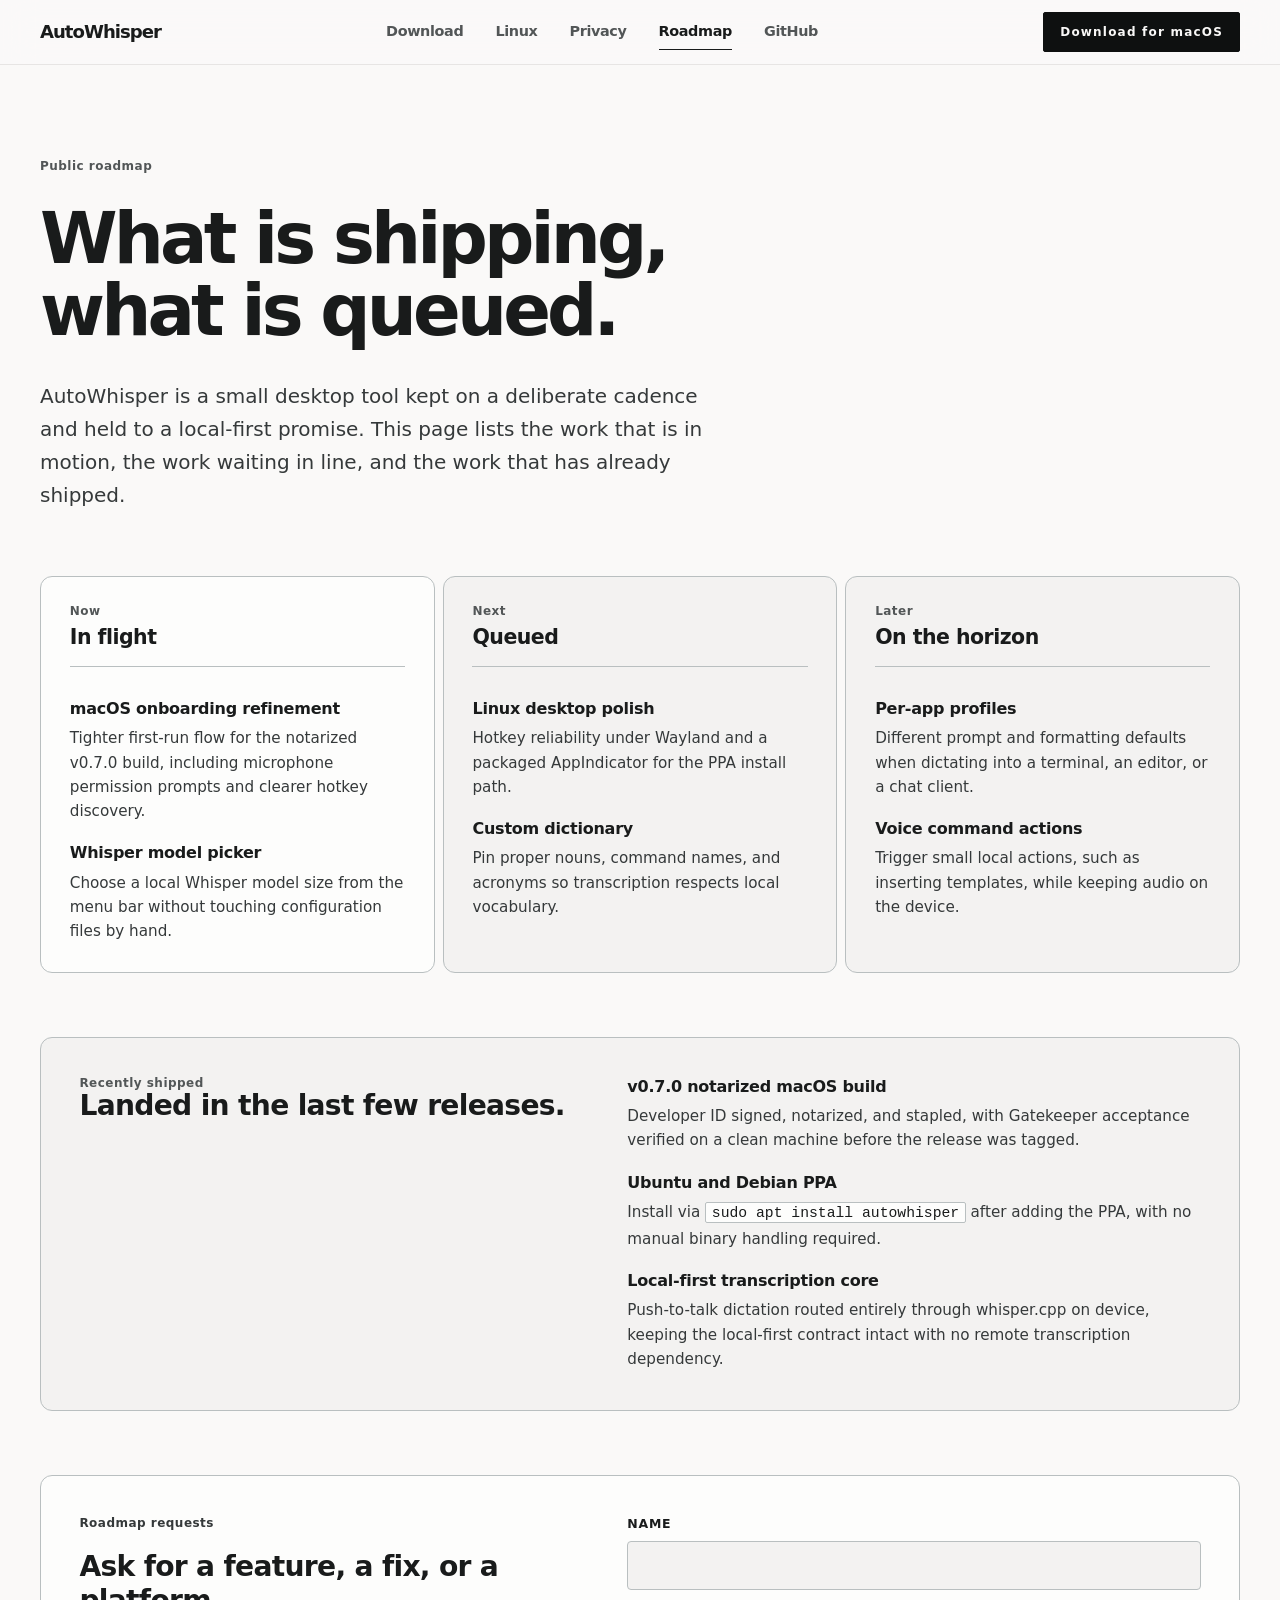
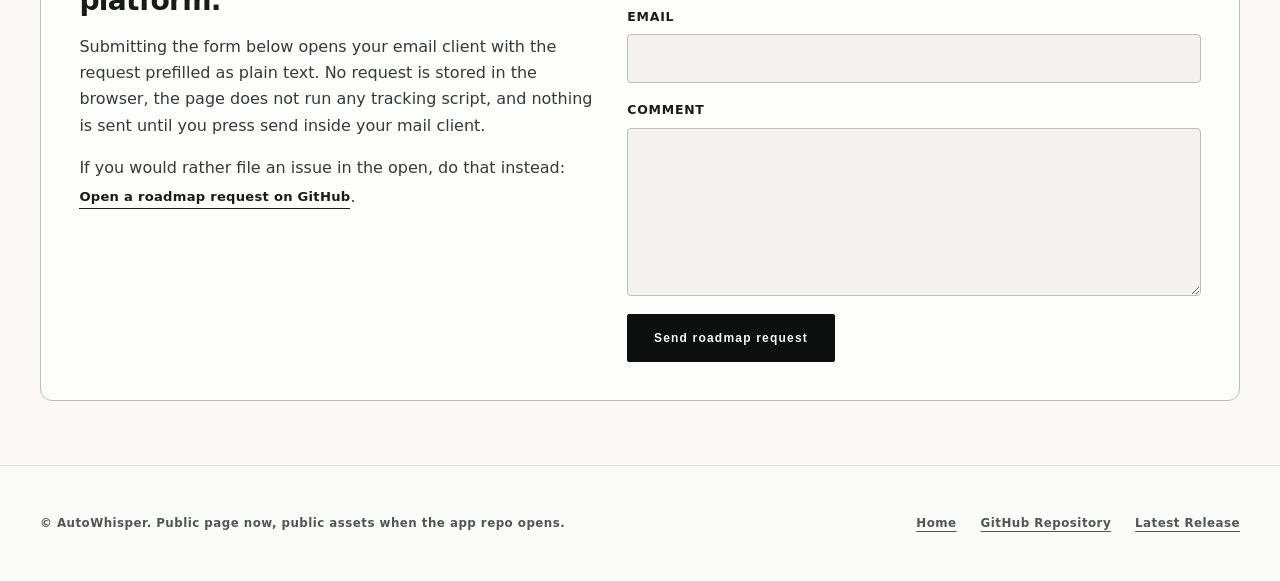
==== site/roadmap.html @ 5c22b4fb "feat: add public roadmap page" ====
<!doctype html>
<html lang="en">
<head>
  <meta charset="utf-8">
  <meta name="viewport" content="width=device-width, initial-scale=1">
  <meta name="description" content="AutoWhisper roadmap: what is shipping now, what is queued next, and how to send roadmap requests without analytics or trackers.">
  <title>Roadmap | AutoWhisper</title>
  <link rel="stylesheet" href="styles.css">
</head>
<body>
  <a class="skip-link" href="#main">Skip to content</a>

  <header class="topbar" aria-label="Primary navigation">
    <div class="nav-shell">
      <a class="brand" href="./" aria-label="AutoWhisper home">AutoWhisper</a>
      <nav class="nav-links" aria-label="Site links">
        <a href="./#download">Download</a>
        <a href="./#linux">Linux</a>
        <a href="./#privacy">Privacy</a>
        <a class="is-active" href="roadmap.html">Roadmap</a>
        <a href="https://github.com/primemanifold/autowhisper">GitHub</a>
      </nav>
      <a class="nav-cta" href="https://github.com/primemanifold/autowhisper/releases/download/v0.7.0/AutoWhisper-macOS-v0.7.0.zip">Download for macOS</a>
    </div>
  </header>

  <main id="main" class="page-shell">
    <section class="roadmap-intro" aria-labelledby="roadmap-title">
      <p class="eyebrow">Public roadmap</p>
      <h1 id="roadmap-title">What is shipping, what is queued.</h1>
      <p class="lede">
        AutoWhisper is a small desktop tool kept on a deliberate cadence and held to a local-first promise. This page lists the work that is in motion, the work waiting in line, and the work that has already shipped.
      </p>
    </section>

    <section class="roadmap-board" aria-label="Roadmap columns">
      <article class="roadmap-column" aria-labelledby="now-title">
        <header class="column-head">
          <p class="eyebrow">Now</p>
          <h2 id="now-title">In flight</h2>
        </header>
        <ul class="roadmap-list">
          <li>
            <h3>macOS onboarding refinement</h3>
            <p>Tighter first-run flow for the notarized v0.7.0 build, including microphone permission prompts and clearer hotkey discovery.</p>
          </li>
          <li>
            <h3>Whisper model picker</h3>
            <p>Choose a local Whisper model size from the menu bar without touching configuration files by hand.</p>
          </li>
        </ul>
      </article>

      <article class="roadmap-column" aria-labelledby="next-title">
        <header class="column-head">
          <p class="eyebrow">Next</p>
          <h2 id="next-title">Queued</h2>
        </header>
        <ul class="roadmap-list">
          <li>
            <h3>Linux desktop polish</h3>
            <p>Hotkey reliability under Wayland and a packaged AppIndicator for the PPA install path.</p>
          </li>
          <li>
            <h3>Custom dictionary</h3>
            <p>Pin proper nouns, command names, and acronyms so transcription respects local vocabulary.</p>
          </li>
        </ul>
      </article>

      <article class="roadmap-column" aria-labelledby="later-title">
        <header class="column-head">
          <p class="eyebrow">Later</p>
          <h2 id="later-title">On the horizon</h2>
        </header>
        <ul class="roadmap-list">
          <li>
            <h3>Per-app profiles</h3>
            <p>Different prompt and formatting defaults when dictating into a terminal, an editor, or a chat client.</p>
          </li>
          <li>
            <h3>Voice command actions</h3>
            <p>Trigger small local actions, such as inserting templates, while keeping audio on the device.</p>
          </li>
        </ul>
      </article>
    </section>

    <section class="shipped-panel" aria-labelledby="shipped-title">
      <div class="shipped-intro">
        <p class="eyebrow">Recently shipped</p>
        <h2 id="shipped-title">Landed in the last few releases.</h2>
      </div>
      <ul class="shipped-list">
        <li>
          <h3>v0.7.0 notarized macOS build</h3>
          <p>Developer ID signed, notarized, and stapled, with Gatekeeper acceptance verified on a clean machine before the release was tagged.</p>
        </li>
        <li>
          <h3>Ubuntu and Debian PPA</h3>
          <p>Install via <code>sudo apt install autowhisper</code> after adding the PPA, with no manual binary handling required.</p>
        </li>
        <li>
          <h3>Local-first transcription core</h3>
          <p>Push-to-talk dictation routed entirely through whisper.cpp on device, keeping the local-first contract intact with no remote transcription dependency.</p>
        </li>
      </ul>
    </section>

    <section class="request-panel" aria-labelledby="requests-title">
      <div class="request-intro">
        <p class="eyebrow">Roadmap requests</p>
        <h2 id="requests-title">Ask for a feature, a fix, or a platform.</h2>
        <p>
          Submitting the form below opens your email client with the request prefilled as plain text. No request is stored in the browser, the page does not run any tracking script, and nothing is sent until you press send inside your mail client.
        </p>
        <p>
          If you would rather file an issue in the open, do that instead: <a class="text-link" href="https://github.com/primemanifold/autowhisper-landing/issues/new">Open a roadmap request on GitHub</a>.
        </p>
      </div>

      <form class="request-form" method="post" action="mailto:roadmap@primemanifold.dev?subject=AutoWhisper%20roadmap%20request" enctype="text/plain">
        <div class="field">
          <label for="request-name">Name</label>
          <input id="request-name" name="name" type="text" autocomplete="name" required>
        </div>
        <div class="field">
          <label for="request-email">Email</label>
          <input id="request-email" name="email" type="email" autocomplete="email" required>
        </div>
        <div class="field">
          <label for="request-comment">Comment</label>
          <textarea id="request-comment" name="comment" rows="6" required></textarea>
        </div>
        <button class="button button-primary" type="submit">Send roadmap request</button>
      </form>
    </section>
  </main>

  <footer class="site-footer">
    <div class="footer-shell">
      <span>© AutoWhisper. Public page now, public assets when the app repo opens.</span>
      <nav aria-label="Footer links">
        <a href="./">Home</a>
        <a href="https://github.com/primemanifold/autowhisper">GitHub Repository</a>
        <a href="https://github.com/primemanifold/autowhisper/releases/latest">Latest Release</a>
      </nav>
    </div>
  </footer>
</body>
</html>
---- site/styles.css ----
:root {
  color-scheme: light;
  --background: #faf9f9;
  --surface: #fefdfd;
  --surface-low: #f4f3f3;
  --surface-mid: #efeded;
  --surface-high: #e9e8e8;
  --text: #1b1c1c;
  --muted: #373a3b;
  --quiet: #5f6363;
  --outline: #c4c7c7;
  --outline-strong: #747878;
  --inverse: #111111;
  --on-inverse: #fbfafa;
  --background: oklch(98.2% 0.002 80);
  --surface: oklch(99.4% 0.001 80);
  --surface-low: oklch(96.2% 0.002 80);
  --surface-mid: oklch(93.8% 0.003 80);
  --surface-high: oklch(91.8% 0.003 80);
  --text: oklch(22% 0.004 200);
  --muted: oklch(34% 0.006 210);
  --quiet: oklch(45% 0.006 210);
  --outline: oklch(80% 0.006 210);
  --outline-strong: oklch(55% 0.007 210);
  --inverse: oklch(17% 0.003 200);
  --on-inverse: oklch(98% 0.002 80);
  --shadow: 0 26px 70px rgb(27 28 28 / 8%);
  --radius-sm: 0.125rem;
  --radius-md: 0.25rem;
  --radius-lg: 0.5rem;
  --radius-xl: 0.75rem;
  --container: 1200px;
  --gutter: 32px;
  --stack-sm: 16px;
  --stack-md: 32px;
  --stack-lg: 64px;
  --font: Inter, ui-sans-serif, system-ui, -apple-system, BlinkMacSystemFont, "Segoe UI", sans-serif;
}

* {
  box-sizing: border-box;
}

html {
  scroll-behavior: smooth;
}

body {
  margin: 0;
  min-height: 100vh;
  padding-top: 64px;
  background: var(--background);
  color: var(--text);
  font-family: var(--font);
  font-size: 16px;
  line-height: 1.6;
}

a {
  color: inherit;
}

.skip-link {
  position: absolute;
  z-index: 100;
  top: -4rem;
  left: 1rem;
  border-radius: var(--radius-md);
  background: var(--inverse);
  color: var(--on-inverse);
  padding: 0.7rem 0.9rem;
}

.skip-link:focus,
a:focus-visible {
  top: 0.75rem;
  outline: 3px solid var(--outline-strong);
  outline-offset: 3px;
}

.topbar {
  position: fixed;
  z-index: 50;
  inset: 0 0 auto;
  border-bottom: 1px solid #e7e5e4;
  background: rgb(250 249 249 / 82%);
  backdrop-filter: blur(16px);
}

.nav-shell,
.page-shell,
.footer-shell {
  width: min(var(--container), calc(100% - 48px));
  margin-inline: auto;
}

.nav-shell {
  display: flex;
  height: 64px;
  align-items: center;
  justify-content: space-between;
  gap: 1.5rem;
}

.brand {
  font-size: 1.13rem;
  font-weight: 800;
  letter-spacing: -0.055em;
  text-decoration: none;
}

.nav-links {
  display: flex;
  align-items: center;
  gap: 2rem;
  color: var(--quiet);
  font-size: 0.9rem;
  font-weight: 650;
  letter-spacing: -0.025em;
}

.nav-links a {
  padding-block: 0.35rem;
  text-decoration: none;
}

.nav-links a:hover,
.nav-links a.is-active {
  color: var(--text);
}

.nav-links a.is-active {
  border-bottom: 1px solid var(--text);
}

.nav-cta,
.button {
  display: inline-flex;
  align-items: center;
  justify-content: center;
  border-radius: var(--radius-sm);
  font-size: 0.75rem;
  font-weight: 800;
  letter-spacing: 0.1em;
  line-height: 1;
  min-height: 2.55rem;
  padding: 0.8rem 1rem;
  text-decoration: none;
  transition: background-color 180ms cubic-bezier(0.22, 1, 0.36, 1), opacity 180ms cubic-bezier(0.22, 1, 0.36, 1), transform 180ms cubic-bezier(0.22, 1, 0.36, 1);
}

.nav-cta,
.button-primary {
  border: 1px solid var(--inverse);
  background: var(--inverse);
  color: var(--on-inverse);
}

.nav-cta:hover,
.button-primary:hover {
  opacity: 0.86;
}

.button-secondary {
  border: 1px solid var(--outline-strong);
  background: transparent;
  color: var(--text);
}

.button-secondary:hover {
  background: var(--surface-mid);
}

.button:hover {
  transform: translateY(-1px);
}

.page-shell {
  display: flex;
  flex-direction: column;
  gap: var(--stack-lg);
  padding-block: var(--stack-lg);
}

.hero {
  display: flex;
  max-width: 780px;
  flex-direction: column;
  align-items: center;
  gap: var(--stack-md);
  margin: var(--stack-lg) auto 0;
  text-align: center;
}

.eyebrow {
  margin: 0;
  color: var(--quiet);
  font-size: 0.75rem;
  font-weight: 800;
  letter-spacing: 0.04em;
  line-height: 1;
}

h1,
h2,
p {
  margin-top: 0;
}

h1 {
  max-width: 12ch;
  margin-bottom: 0;
  font-size: clamp(3.25rem, 8vw, 5.8rem);
  font-weight: 760;
  letter-spacing: -0.055em;
  line-height: 1.02;
}

h2 {
  margin-bottom: 0.75rem;
  font-size: clamp(1.4rem, 2.2vw, 1.9rem);
  font-weight: 720;
  letter-spacing: -0.025em;
  line-height: 1.2;
}

.lede {
  max-width: 680px;
  margin-bottom: 0;
  color: var(--muted);
  font-size: clamp(1.08rem, 2vw, 1.25rem);
  line-height: 1.65;
}

.hero-actions {
  display: flex;
  flex-wrap: wrap;
  justify-content: center;
  gap: var(--stack-sm);
}

.hero-actions .button {
  min-height: 3rem;
  padding-inline: 2rem;
}

.release-list {
  display: flex;
  flex-wrap: wrap;
  justify-content: center;
  gap: 0.55rem;
  margin: 0;
  padding: 0;
  list-style: none;
}

.release-list li {
  border: 1px solid var(--outline);
  border-radius: var(--radius-sm);
  background: var(--surface-low);
  color: var(--muted);
  font-size: 0.82rem;
  line-height: 1.25;
  padding: 0.48rem 0.62rem;
}

.release-list strong {
  color: var(--text);
}

.product-frame {
  display: flex;
  justify-content: center;
  width: 100%;
  padding-block: var(--stack-md);
}

.waveform-card {
  width: min(100%, 720px);
  border: 1px solid var(--outline);
  border-radius: var(--radius-xl);
  background: var(--surface);
  box-shadow: var(--shadow);
  padding: 1rem;
}

.waveform-stage {
  display: flex;
  min-height: 220px;
  align-items: center;
  justify-content: center;
  gap: 7px;
  border-radius: var(--radius-lg);
  background: var(--surface-low);
}

.waveform-stage span {
  width: 4px;
  border-radius: 99px;
  background: var(--text);
}

.waveform-stage span:nth-child(1) { height: 18px; }
.waveform-stage span:nth-child(2) { height: 42px; }
.waveform-stage span:nth-child(3) { height: 76px; }
.waveform-stage span:nth-child(4) { height: 28px; }
.waveform-stage span:nth-child(5) { height: 96px; }
.waveform-stage span:nth-child(6) { height: 54px; }
.waveform-stage span:nth-child(7) { height: 128px; }
.waveform-stage span:nth-child(8) { height: 42px; }
.waveform-stage span:nth-child(9) { height: 86px; }
.waveform-stage span:nth-child(10) { height: 34px; }
.waveform-stage span:nth-child(11) { height: 108px; }
.waveform-stage span:nth-child(12) { height: 22px; }
.waveform-stage span:nth-child(13) { height: 70px; }
.waveform-stage span:nth-child(14) { height: 48px; }
.waveform-stage span:nth-child(15) { height: 26px; }

.preview-footer {
  display: flex;
  flex-wrap: wrap;
  justify-content: space-between;
  gap: 0.75rem;
  padding: 0.9rem 0.2rem 0.15rem;
  color: var(--quiet);
  font-size: 0.75rem;
  font-weight: 780;
  letter-spacing: 0.04em;
}

.bento {
  display: grid;
  grid-template-columns: repeat(3, minmax(0, 1fr));
  gap: 8px;
}

.tile,
.privacy-panel,
.notice {
  border: 1px solid var(--outline);
  border-radius: var(--radius-xl);
  background: var(--surface-low);
}

.tile {
  display: flex;
  min-height: 300px;
  flex-direction: column;
  justify-content: flex-end;
  padding: clamp(1.4rem, 3vw, 2rem);
}

.tile-wide {
  grid-column: span 2;
  background: var(--surface);
}

.tile-icon {
  margin-bottom: 1rem;
  color: var(--text);
  font-size: 1.9rem;
  line-height: 1;
}

.tile p:not(.tile-icon):not(.eyebrow),
.privacy-copy p,
.notice p,
.command-tile p:not(.eyebrow) {
  color: var(--muted);
  line-height: 1.68;
}

.command-tile {
  display: grid;
  grid-template-columns: minmax(0, 0.75fr) minmax(300px, 1fr);
  gap: var(--stack-md);
  align-items: end;
}

pre {
  overflow-x: auto;
  margin: 0;
  border: 1px solid var(--outline);
  border-radius: var(--radius-lg);
  background: var(--text);
  color: var(--on-inverse);
  padding: 1.25rem;
  white-space: pre-wrap;
}

code {
  font-family: ui-monospace, "SFMono-Regular", Menlo, Consolas, monospace;
  font-size: 0.92rem;
  line-height: 1.85;
}

.privacy-panel {
  display: grid;
  grid-template-columns: minmax(0, 0.9fr) minmax(0, 1fr);
  gap: var(--stack-md);
  padding: clamp(1.5rem, 4vw, 2.4rem);
}

.notice {
  padding: clamp(1.5rem, 4vw, 2.4rem);
}

.text-link {
  display: inline-flex;
  margin-top: 0.3rem;
  border-bottom: 1px solid currentColor;
  color: var(--text);
  font-size: 0.82rem;
  font-weight: 800;
  letter-spacing: 0.02em;
  text-decoration: none;
}

.site-footer {
  border-top: 1px solid #e7e5e4;
  background: #fafaf9;
  color: var(--quiet);
  font-size: 0.74rem;
  font-weight: 750;
  letter-spacing: 0.04em;
}

.footer-shell {
  display: flex;
  align-items: center;
  justify-content: space-between;
  gap: 2rem;
  padding-block: 3rem;
}

.footer-shell nav {
  display: flex;
  flex-wrap: wrap;
  justify-content: center;
  gap: 1.5rem;
}

.footer-shell a {
  text-underline-offset: 0.28rem;
}

.roadmap-intro {
  display: flex;
  max-width: 780px;
  flex-direction: column;
  align-items: flex-start;
  gap: var(--stack-md);
  margin-top: var(--stack-md);
}

.roadmap-intro h1 {
  max-width: 18ch;
  font-size: clamp(2.6rem, 6vw, 4.4rem);
  text-align: left;
}

.roadmap-intro .lede {
  text-align: left;
}

.roadmap-board {
  display: grid;
  grid-template-columns: repeat(3, minmax(0, 1fr));
  gap: 8px;
}

.roadmap-column {
  display: flex;
  flex-direction: column;
  gap: var(--stack-md);
  border: 1px solid var(--outline);
  border-radius: var(--radius-xl);
  background: var(--surface-low);
  padding: clamp(1.4rem, 3vw, 1.8rem);
}

.roadmap-column:first-child {
  background: var(--surface);
}

.column-head {
  display: flex;
  flex-direction: column;
  gap: 0.5rem;
  padding-bottom: 1rem;
  border-bottom: 1px solid var(--outline);
}

.column-head h2 {
  margin-bottom: 0;
  font-size: clamp(1.15rem, 1.6vw, 1.45rem);
}

.roadmap-list,
.shipped-list {
  display: flex;
  flex-direction: column;
  gap: 1.25rem;
  margin: 0;
  padding: 0;
  list-style: none;
}

.roadmap-list li,
.shipped-list li {
  display: flex;
  flex-direction: column;
  gap: 0.4rem;
}

.roadmap-list h3,
.shipped-list h3 {
  margin: 0;
  color: var(--text);
  font-size: 1rem;
  font-weight: 720;
  letter-spacing: -0.015em;
  line-height: 1.3;
}

.roadmap-list p,
.shipped-list p {
  margin: 0;
  color: var(--muted);
  font-size: 0.95rem;
  line-height: 1.6;
}

.shipped-panel {
  display: grid;
  grid-template-columns: minmax(0, 0.9fr) minmax(0, 1fr);
  gap: var(--stack-md);
  border: 1px solid var(--outline);
  border-radius: var(--radius-xl);
  background: var(--surface-low);
  padding: clamp(1.5rem, 4vw, 2.4rem);
}

.shipped-intro h2 {
  margin-bottom: 0;
}

.shipped-list code {
  border: 1px solid var(--outline);
  border-radius: var(--radius-sm);
  background: var(--surface);
  color: var(--text);
  padding: 0.1rem 0.35rem;
}

.request-panel {
  display: grid;
  grid-template-columns: minmax(0, 0.9fr) minmax(0, 1fr);
  gap: var(--stack-md);
  border: 1px solid var(--outline);
  border-radius: var(--radius-xl);
  background: var(--surface);
  padding: clamp(1.5rem, 4vw, 2.4rem);
}

.request-intro {
  display: flex;
  flex-direction: column;
  gap: var(--stack-sm);
}

.request-intro h2 {
  margin-bottom: 0;
}

.request-intro p {
  margin: 0;
  color: var(--muted);
  line-height: 1.65;
}

.request-form {
  display: flex;
  flex-direction: column;
  gap: 1.1rem;
}

.field {
  display: flex;
  flex-direction: column;
  gap: 0.45rem;
}

.field label {
  color: var(--text);
  font-size: 0.78rem;
  font-weight: 800;
  letter-spacing: 0.06em;
  text-transform: uppercase;
}

.field input,
.field textarea {
  width: 100%;
  border: 1px solid var(--outline);
  border-radius: var(--radius-md);
  background: var(--surface-low);
  color: var(--text);
  font-family: inherit;
  font-size: 1rem;
  line-height: 1.5;
  padding: 0.7rem 0.85rem;
  transition: border-color 180ms cubic-bezier(0.22, 1, 0.36, 1), background-color 180ms cubic-bezier(0.22, 1, 0.36, 1);
}

.field textarea {
  min-height: 8rem;
  resize: vertical;
}

.field input:hover,
.field textarea:hover {
  border-color: var(--outline-strong);
}

.field input:focus-visible,
.field textarea:focus-visible {
  outline: 3px solid var(--outline-strong);
  outline-offset: 2px;
  border-color: var(--outline-strong);
  background: var(--surface);
}

.request-form .button {
  align-self: flex-start;
  min-height: 3rem;
  padding-inline: 1.6rem;
}

@media (prefers-reduced-motion: reduce) {
  *,
  *::before,
  *::after {
    scroll-behavior: auto !important;
    transition-duration: 0.01ms !important;
    animation-duration: 0.01ms !important;
  }
}

@media (max-width: 900px) {
  .nav-links {
    display: none;
  }

  .bento,
  .privacy-panel,
  .command-tile,
  .roadmap-board,
  .shipped-panel,
  .request-panel {
    grid-template-columns: 1fr;
  }

  .tile-wide {
    grid-column: span 1;
  }

  .tile {
    min-height: 240px;
  }
}

@media (max-width: 640px) {
  .nav-shell,
  .page-shell,
  .footer-shell {
    width: min(var(--container), calc(100% - 32px));
  }

  .brand {
    font-size: 1rem;
  }

  .nav-cta {
    padding-inline: 0.7rem;
  }

  .hero {
    align-items: flex-start;
    text-align: left;
  }

  .hero-actions,
  .release-list {
    justify-content: flex-start;
  }

  .hero-actions,
  .hero-actions .button {
    width: 100%;
  }

  h1 {
    max-width: 9ch;
    font-size: clamp(3rem, 18vw, 4.2rem);
  }

  .waveform-stage {
    min-height: 180px;
    gap: 5px;
  }

  .footer-shell {
    align-items: flex-start;
    flex-direction: column;
  }

  .footer-shell nav {
    justify-content: flex-start;
  }
}
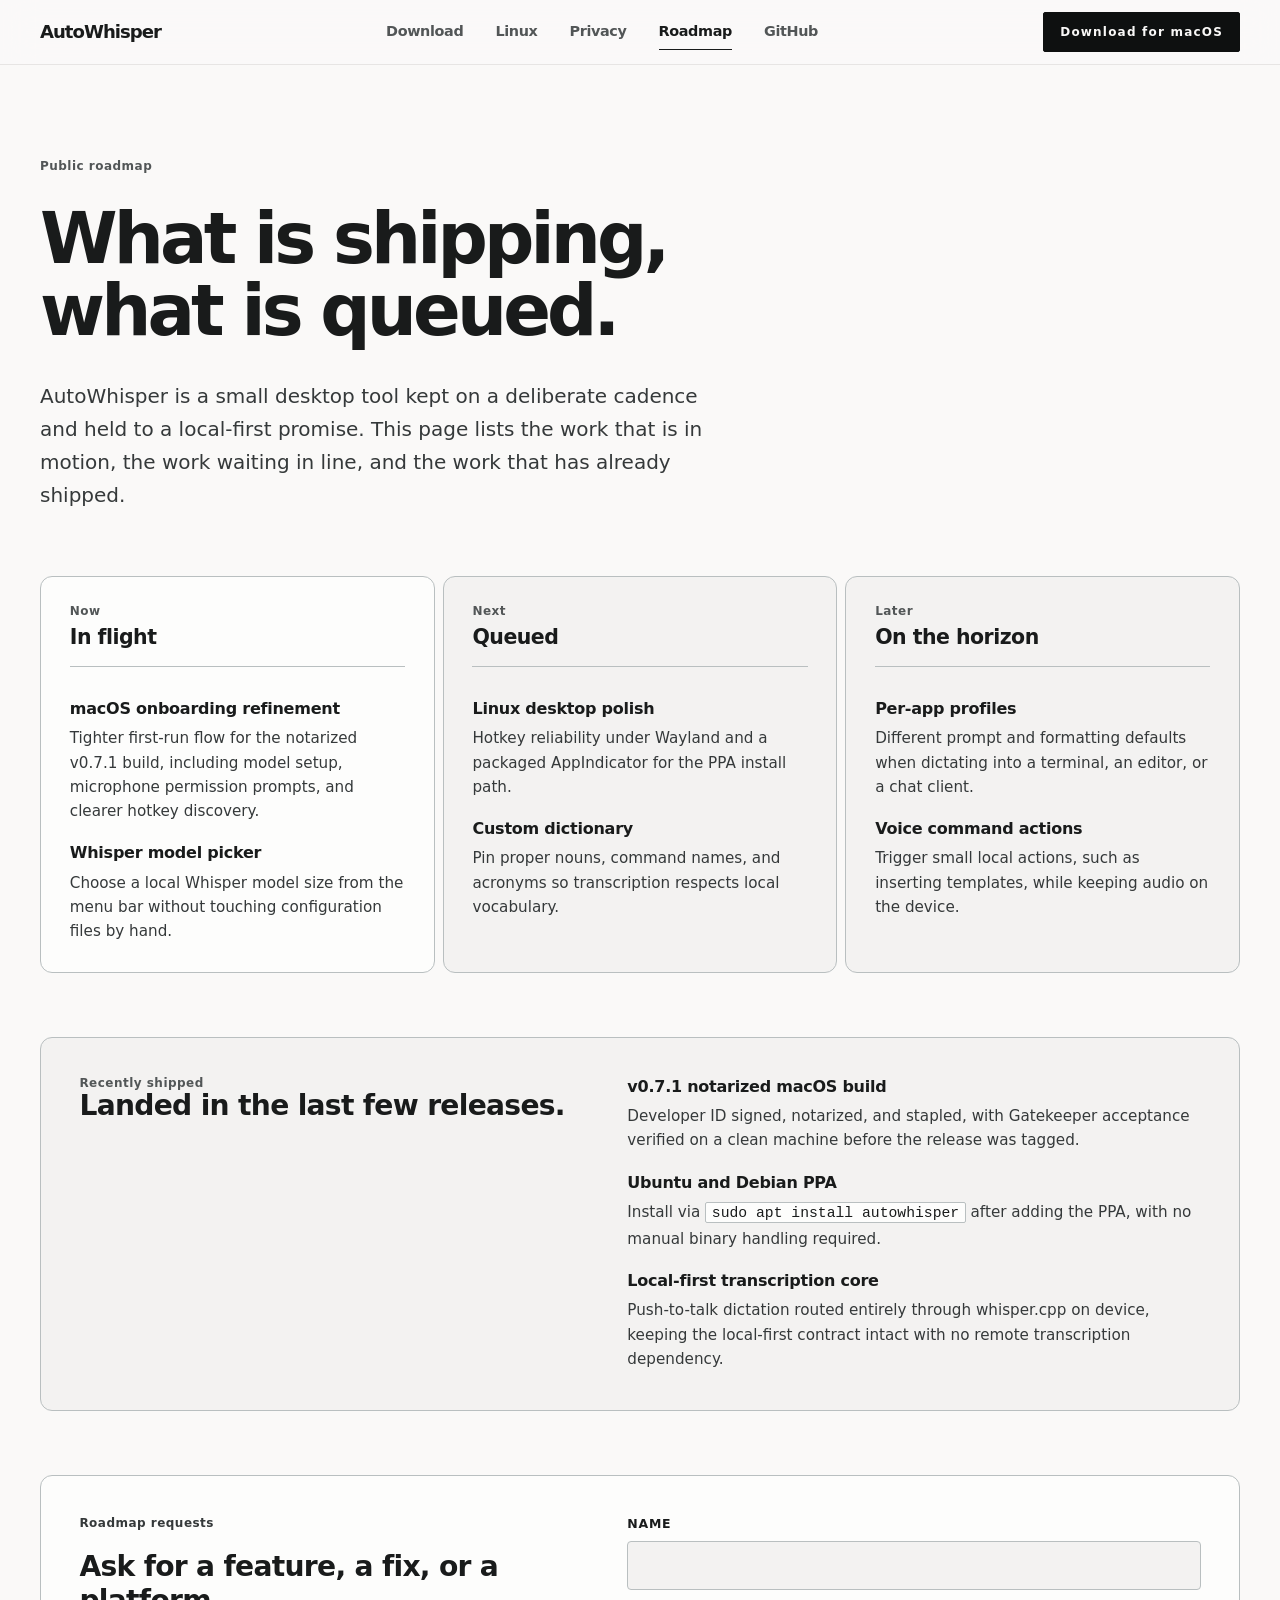
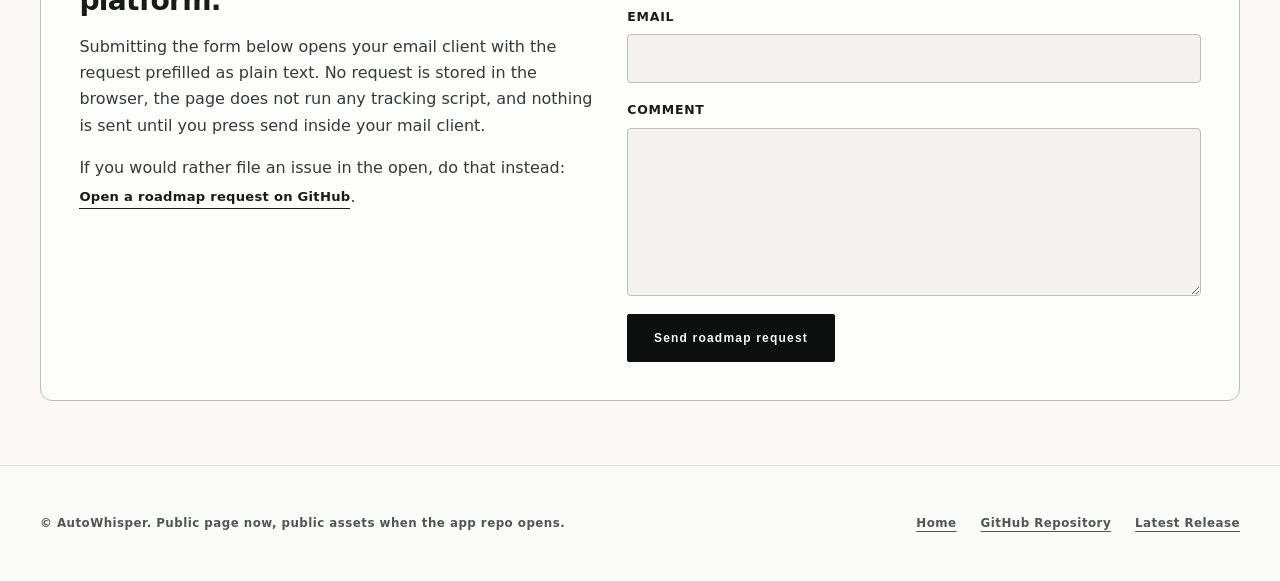
==== commit 968274c7: "chore: point macOS download to 0.7.1" ====
--- a/site/roadmap.html
+++ b/site/roadmap.html
@@ -20,7 +20,7 @@
         <a class="is-active" href="roadmap.html">Roadmap</a>
         <a href="https://github.com/primemanifold/autowhisper">GitHub</a>
       </nav>
-      <a class="nav-cta" href="https://github.com/primemanifold/autowhisper/releases/download/v0.7.0/AutoWhisper-macOS-v0.7.0.zip">Download for macOS</a>
+      <a class="nav-cta" href="https://github.com/primemanifold/autowhisper/releases/download/v0.7.1/AutoWhisper-macOS-v0.7.1.zip">Download for macOS</a>
     </div>
   </header>
 
@@ -42,7 +42,7 @@
         <ul class="roadmap-list">
           <li>
             <h3>macOS onboarding refinement</h3>
-            <p>Tighter first-run flow for the notarized v0.7.0 build, including microphone permission prompts and clearer hotkey discovery.</p>
+            <p>Tighter first-run flow for the notarized v0.7.1 build, including model setup, microphone permission prompts, and clearer hotkey discovery.</p>
           </li>
           <li>
             <h3>Whisper model picker</h3>
@@ -93,7 +93,7 @@
       </div>
       <ul class="shipped-list">
         <li>
-          <h3>v0.7.0 notarized macOS build</h3>
+          <h3>v0.7.1 notarized macOS build</h3>
           <p>Developer ID signed, notarized, and stapled, with Gatekeeper acceptance verified on a clean machine before the release was tagged.</p>
         </li>
         <li>
